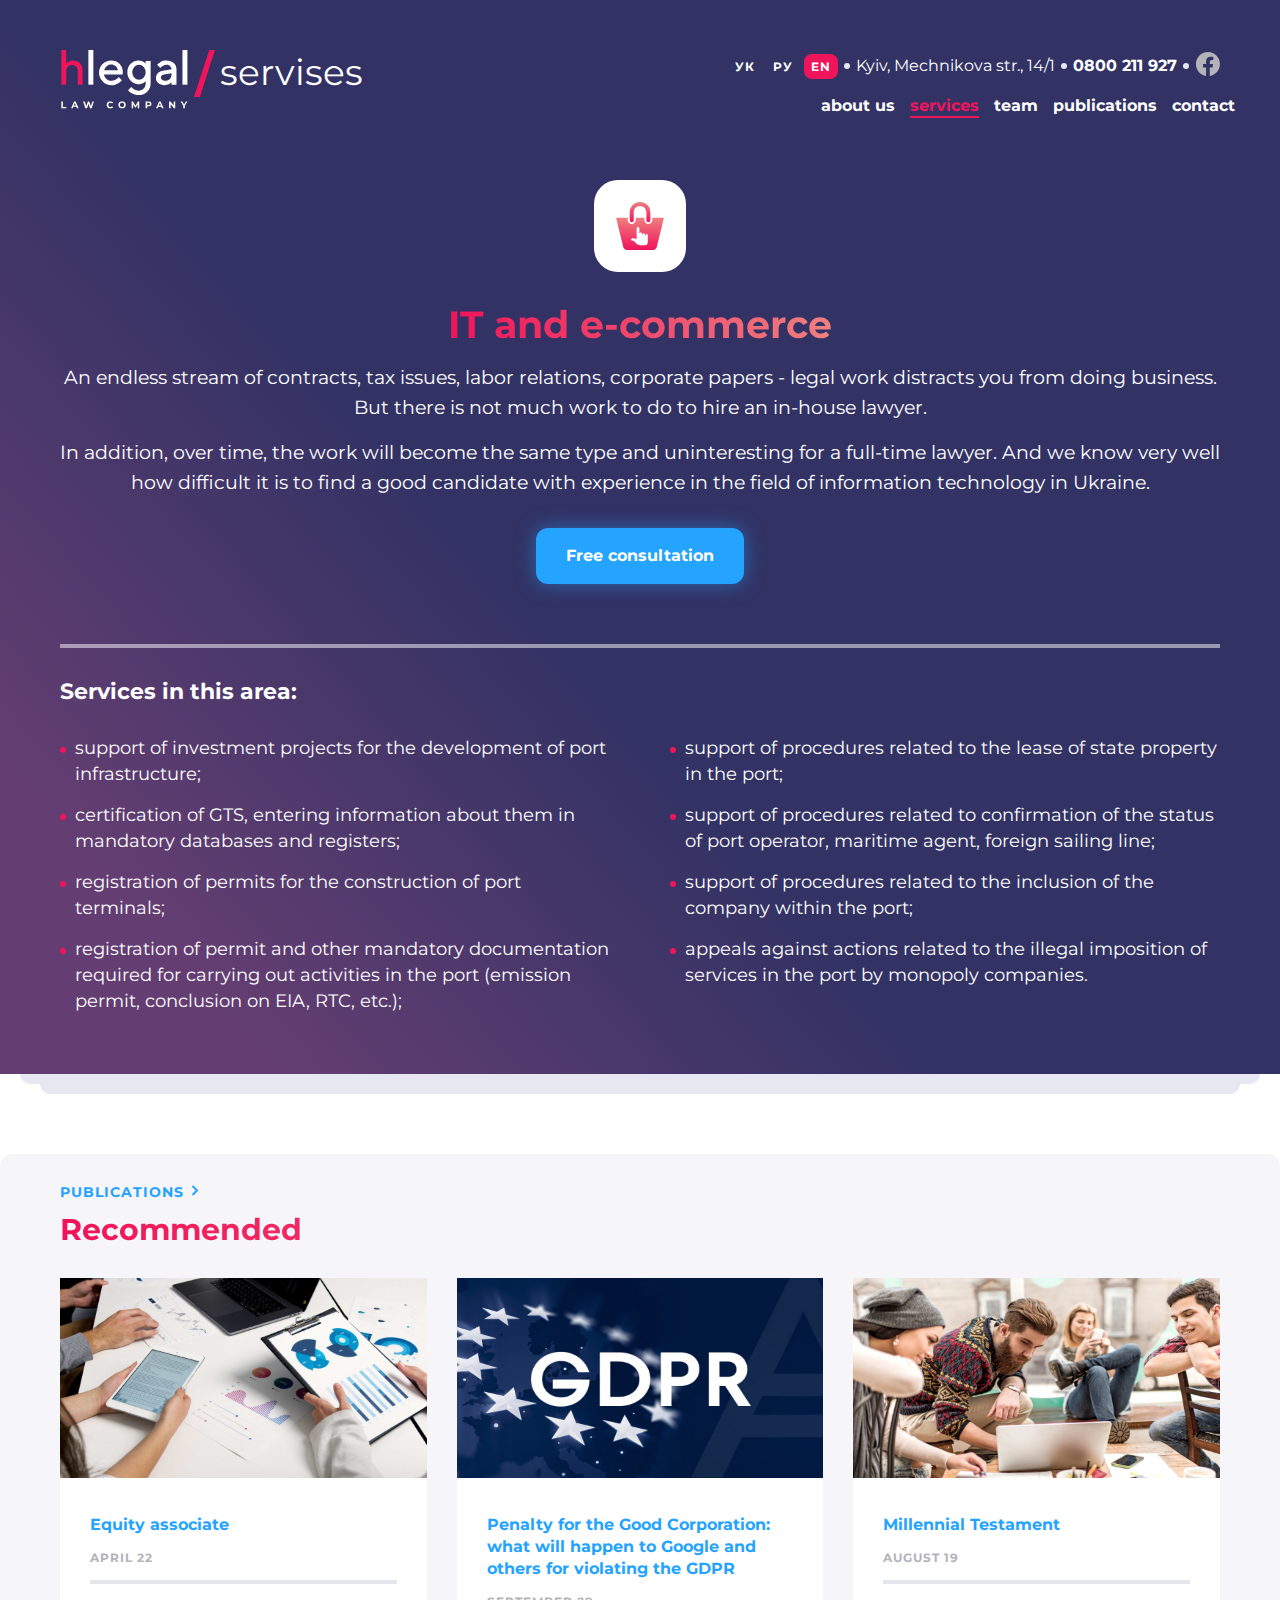
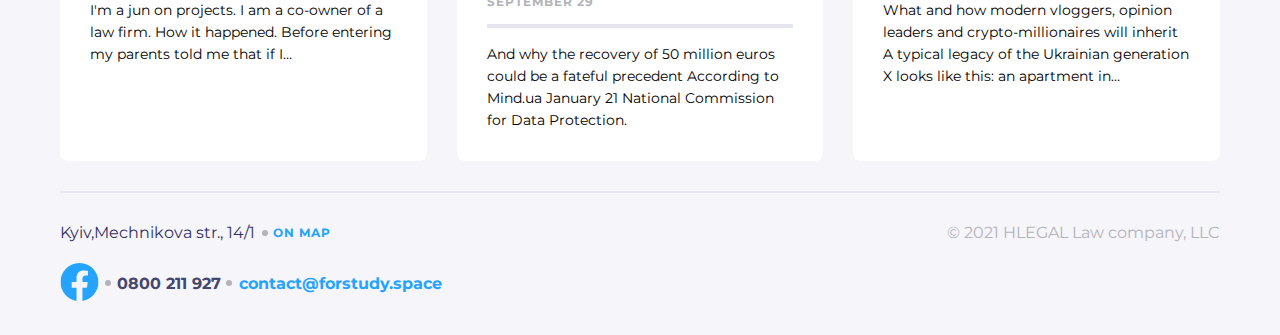
==== app/it-and-e-commerce.html @ 2a556703 "add and done 'It nad e-commerces' page" ====
<!DOCTYPE html>
<html lang="en">

<head>
   <meta charset="UTF-8">
   <meta http-equiv="X-UA-Compatible" content="IE=edge">
   <meta name="viewport" content="width=device-width, initial-scale=1.0">
   <link rel="stylesheet" href="css/style.css">
   <title>IT and e-commerce</title>
</head>

<body class="body">
   <div class="grad-notMain">
      <header class="header">
         <div class="header__top">
            <div class="header__lang">
               <a class="header__lang-item" href="#">ук</a>
               <a class="header__lang-item" href="#">ру</a>
               <a class="header__lang-item en-red" href="#">en</a>
            </div>
            <div class="header__address"><a class="header__address-link"
                  href="https://www.google.com/maps/place/%D1%83%D0%BB.+%D0%9C%D0%B5%D1%87%D0%BD%D0%B8%D0%BA%D0%BE%D0%B2%D0%B0,+14%2F1,+%D0%9A%D0%B8%D0%B5%D0%B2,+02000/@50.4367983,30.5282203,17z/data=!3m1!4b1!4m5!3m4!1s0x40d4cf07295b8e39:0x17b2112e2dc0e7a!8m2!3d50.436795!4d30.532705"
                  target="_blank">Kyiv, Mechnikova str., 14/1</a></div>
            <a class="header__tel" href="tel:+30800211927">0800 211 927</a>
            <a class="header__fb" href="#">
               <svg width="25" height="24" viewBox="0 0 25 24" fill="none" xmlns="http://www.w3.org/2000/svg">
                  <g clip-path="url(#clip0_22721_6686)">
                     <path
                        d="M24.917 12.0733C24.917 5.40541 19.5444 0 12.917 0C6.28957 0 0.916992 5.40541 0.916992 12.0733C0.916992 18.0995 5.30522 23.0943 11.042 24V15.5633H7.99512V12.0733H11.042V9.41343C11.042 6.38755 12.8335 4.71615 15.5746 4.71615C16.8875 4.71615 18.2607 4.95195 18.2607 4.95195V7.92313H16.7476C15.2569 7.92313 14.792 8.85379 14.792 9.80857V12.0733H18.1201L17.5881 15.5633H14.792V24C20.5288 23.0943 24.917 18.0995 24.917 12.0733Z"
                        fill="#B3B3BA" />
                  </g>
                  <defs>
                     <clipPath id="clip0_22721_6686">
                        <rect width="24" height="24" fill="white" transform="translate(0.916992)" />
                     </clipPath>
                  </defs>
               </svg>
            </a>
         </div>
         <div class="logo">
            <a class="logo__link" href="index.html"><svg viewBox="0 0 70 33" fill="none"
                  xmlns="http://www.w3.org/2000/svg">
                  <path
                     d="M2.64358 0H0V19.0926H2.64358V12.0094C2.64358 10.8111 2.94163 9.86583 3.53774 9.20012C4.13384 8.53441 4.95024 8.18824 5.96102 8.18824C6.82926 8.18824 7.55495 8.50778 8.13809 9.12024C8.72123 9.74601 9.01929 10.5315 9.01929 11.4769V19.1059H11.6758V11.4769C11.6758 9.71938 11.1964 8.3347 10.2374 7.29619C9.27846 6.25768 8.02146 5.73843 6.49233 5.73843C6.05173 5.73843 5.61114 5.79168 5.1835 5.91151C4.7429 6.03134 4.39301 6.16448 4.10792 6.31094C3.82283 6.45739 3.5507 6.61717 3.30448 6.80356C3.05826 6.98996 2.8898 7.12311 2.81205 7.20299C2.73429 7.28288 2.6695 7.33613 2.64358 7.37608V0Z"
                     fill="#F0145A" />
                  <path d="M17.5856 0H14.8604V19.0767H17.5856V0Z" fill="white" />
                  <path
                     d="M33.6598 13.4896L33.796 12.127C33.796 10.3011 33.1965 8.77493 31.9701 7.54857C30.7438 6.32221 29.2176 5.72266 27.3917 5.72266C25.5658 5.72266 23.9851 6.37672 22.677 7.68483C21.3689 8.99295 20.7148 10.5463 20.7148 12.3995C20.7148 14.3072 21.3962 15.9423 22.7315 17.305C24.0669 18.6676 25.6748 19.3489 27.528 19.3489C28.2365 19.3489 28.8906 19.2399 29.5446 19.0491C30.1987 18.8311 30.7438 18.6131 31.1253 18.3951C31.5341 18.1498 31.9429 17.8773 32.2971 17.5775C32.6514 17.2777 32.8967 17.0597 33.0057 16.9234C33.1147 16.7872 33.1965 16.7054 33.251 16.6236L31.4796 14.8522L31.0708 15.37C30.7983 15.6971 30.335 16.0241 29.6809 16.3784C28.9996 16.7327 28.291 16.8962 27.528 16.8962C26.4651 16.8962 25.5658 16.5691 24.8027 15.8878C24.0396 15.2065 23.5764 14.4162 23.4401 13.4896H33.6598ZM27.3917 8.03912C28.4 8.03912 29.2176 8.33889 29.8989 8.9112C30.553 9.51075 30.9618 10.2466 31.1253 11.1732H23.5491C23.7944 10.2466 24.2304 9.51075 24.9117 8.9112C25.5658 8.33889 26.4106 8.03912 27.3917 8.03912Z"
                     fill="white" />
                  <path
                     d="M46.3695 18.286C46.3695 19.4852 46.0153 20.4662 45.2794 21.2293C44.5709 21.9651 43.6715 22.3467 42.5542 22.3467C42.0637 22.3467 41.5731 22.2649 41.1098 22.1286C40.6465 21.9924 40.2922 21.8289 39.9925 21.6381C39.6927 21.4473 39.4202 21.2566 39.1476 21.0113C38.9024 20.766 38.7389 20.6025 38.6571 20.5207C38.5753 20.439 38.5208 20.3572 38.4663 20.3027L36.6949 22.0741L36.9129 22.3467C37.0492 22.5374 37.2945 22.7827 37.6215 23.0552C37.9485 23.3005 38.3301 23.573 38.7661 23.8455C39.2021 24.0908 39.7472 24.3088 40.4285 24.4996C41.1098 24.6904 41.8184 24.7994 42.5542 24.7994C44.4074 24.7994 45.9335 24.1726 47.2144 22.919C48.468 21.6381 49.0948 20.112 49.0948 18.2588V5.99518H46.3695V7.3578L45.9062 6.94902C45.6065 6.67649 45.1432 6.40397 44.4891 6.13144C43.8351 5.85892 43.1265 5.72266 42.4179 5.72266C40.7555 5.72266 39.3384 6.34946 38.112 7.63033C36.8857 8.9112 36.2861 10.4373 36.2861 12.2632C36.2861 14.0892 36.8857 15.6153 38.112 16.8962C39.3384 18.177 40.7555 18.8038 42.4179 18.8038C42.8812 18.8038 43.3173 18.7493 43.7806 18.6403C44.2166 18.5041 44.5709 18.3678 44.8707 18.2315C45.1704 18.0953 45.443 17.9318 45.6882 17.741C45.9335 17.5502 46.1243 17.414 46.1788 17.3595L46.3695 17.1687V18.286ZM39.0114 12.2632C39.0114 11.1186 39.3657 10.1648 40.1015 9.37449C40.8373 8.58417 41.7094 8.17538 42.6905 8.17538C43.6715 8.17538 44.5436 8.58417 45.2794 9.37449C45.988 10.1648 46.3695 11.1186 46.3695 12.2632C46.3695 13.4079 45.988 14.3617 45.2794 15.152C44.5436 15.9423 43.6715 16.3511 42.6905 16.3511C41.7094 16.3511 40.8373 15.9423 40.1015 15.152C39.3657 14.3617 39.0114 13.4079 39.0114 12.2632Z"
                     fill="white" />
                  <path
                     d="M63.3195 19.0764V10.6281C63.3195 9.23823 62.8017 8.06637 61.7934 7.13979C60.7851 6.18595 59.4769 5.72266 57.869 5.72266C57.2422 5.72266 56.6154 5.80441 56.0159 5.96793C55.4163 6.1587 54.9258 6.34946 54.5715 6.56748C54.2172 6.7855 53.8629 7.03078 53.5359 7.33055C53.2089 7.60308 53.0181 7.79384 52.9091 7.90285C52.8273 8.01186 52.7456 8.09362 52.6911 8.17538L54.4625 9.94679L54.8168 9.4835C55.0348 9.18372 55.4163 8.9112 55.9886 8.61142C56.5609 8.31164 57.1877 8.17538 57.869 8.17538C58.6594 8.17538 59.3134 8.42065 59.8312 8.88394C60.349 9.34724 60.5943 9.94679 60.5943 10.6281L55.8251 11.4457C54.6533 11.6364 53.6994 12.0997 53.0454 12.8356C52.364 13.5714 52.0098 14.4707 52.0098 15.5335C52.0098 16.5419 52.4458 17.414 53.3179 18.177C54.2172 18.9674 55.3073 19.3489 56.6427 19.3489C57.106 19.3489 57.542 19.2944 57.9781 19.1581C58.4413 19.0491 58.7956 18.9129 59.0954 18.7766C59.3952 18.6403 59.6677 18.4768 59.913 18.286C60.1582 18.0953 60.3218 17.959 60.4308 17.9045C60.5125 17.8228 60.567 17.741 60.5943 17.7137V19.0764H63.3195ZM57.0515 16.8962C56.3429 16.8962 55.7706 16.7327 55.3618 16.4056C54.9258 16.0786 54.735 15.6971 54.735 15.261C54.735 14.7977 54.8713 14.3889 55.1711 14.0892C55.4708 13.7894 55.8796 13.5714 56.3702 13.4896L60.5943 12.8083V13.0808C60.5943 14.3072 60.2945 15.2338 59.6677 15.9151C59.0409 16.5691 58.1688 16.8962 57.0515 16.8962Z"
                     fill="white" />
                  <path d="M69.3337 0H66.6084V19.0767H69.3337V0Z" fill="white" />
                  <path d="M0 28.3308H0.852878V31.3211H2.70078V32.016H0V28.3308Z" fill="white" />
                  <path
                     d="M8.26752 31.2263H6.5565L6.23009 32.016H5.35615L6.99873 28.3308H7.84108L9.48893 32.016H8.59393L8.26752 31.2263ZM7.99902 30.5788L7.41464 29.1678L6.83026 30.5788H7.99902Z"
                     fill="white" />
                  <path
                     d="M17.8731 28.3308L16.6675 32.016H15.7515L14.9407 29.5206L14.1036 32.016H13.1928L11.982 28.3308H12.8664L13.6982 30.921L14.5669 28.3308H15.3566L16.199 30.942L17.0571 28.3308H17.8731Z"
                     fill="white" />
                  <path
                     d="M26.9457 32.0792C26.5702 32.0792 26.2297 31.9985 25.9244 31.837C25.6225 31.6721 25.3838 31.4457 25.2084 31.1579C25.0364 30.8666 24.9504 30.5384 24.9504 30.1734C24.9504 29.8084 25.0364 29.482 25.2084 29.1942C25.3838 28.9028 25.6225 28.6765 25.9244 28.515C26.2297 28.3501 26.5719 28.2676 26.951 28.2676C27.2704 28.2676 27.5582 28.3237 27.8144 28.436C28.0741 28.5484 28.2917 28.7098 28.4672 28.9204L27.9197 29.4258C27.6705 29.138 27.3616 28.9941 26.9931 28.9941C26.7649 28.9941 26.5614 29.045 26.3824 29.1468C26.2034 29.2451 26.063 29.3837 25.9612 29.5627C25.8629 29.7417 25.8138 29.9453 25.8138 30.1734C25.8138 30.4015 25.8629 30.6051 25.9612 30.7841C26.063 30.9631 26.2034 31.1035 26.3824 31.2053C26.5614 31.3035 26.7649 31.3527 26.9931 31.3527C27.3616 31.3527 27.6705 31.207 27.9197 30.9157L28.4672 31.4211C28.2917 31.6352 28.0741 31.7984 27.8144 31.9107C27.5547 32.0231 27.2651 32.0792 26.9457 32.0792Z"
                     fill="white" />
                  <path
                     d="M33.3831 32.0792C33.0005 32.0792 32.6548 31.9967 32.3459 31.8318C32.0406 31.6668 31.8002 31.4404 31.6247 31.1526C31.4527 30.8613 31.3667 30.5349 31.3667 30.1734C31.3667 29.8119 31.4527 29.4872 31.6247 29.1994C31.8002 28.9081 32.0406 28.68 32.3459 28.515C32.6548 28.3501 33.0005 28.2676 33.3831 28.2676C33.7657 28.2676 34.1096 28.3501 34.415 28.515C34.7203 28.68 34.9607 28.9081 35.1362 29.1994C35.3117 29.4872 35.3995 29.8119 35.3995 30.1734C35.3995 30.5349 35.3117 30.8613 35.1362 31.1526C34.9607 31.4404 34.7203 31.6668 34.415 31.8318C34.1096 31.9967 33.7657 32.0792 33.3831 32.0792ZM33.3831 31.3527C33.6007 31.3527 33.7972 31.3035 33.9727 31.2053C34.1482 31.1035 34.2851 30.9631 34.3834 30.7841C34.4852 30.6051 34.5361 30.4015 34.5361 30.1734C34.5361 29.9453 34.4852 29.7417 34.3834 29.5627C34.2851 29.3837 34.1482 29.2451 33.9727 29.1468C33.7972 29.045 33.6007 28.9941 33.3831 28.9941C33.1655 28.9941 32.9689 29.045 32.7934 29.1468C32.618 29.2451 32.4793 29.3837 32.3775 29.5627C32.2793 29.7417 32.2301 29.9453 32.2301 30.1734C32.2301 30.4015 32.2793 30.6051 32.3775 30.7841C32.4793 30.9631 32.618 31.1035 32.7934 31.2053C32.9689 31.3035 33.1655 31.3527 33.3831 31.3527Z"
                     fill="white" />
                  <path
                     d="M42.0264 32.016L42.0211 29.8049L40.9366 31.6264H40.5523L39.473 29.8522V32.016H38.6728V28.3308H39.3782L40.7576 30.6209L42.1159 28.3308H42.8161L42.8266 32.016H42.0264Z"
                     fill="white" />
                  <path
                     d="M47.9285 28.3308C48.2549 28.3308 48.5374 28.3852 48.7761 28.494C49.0183 28.6028 49.2043 28.7572 49.3342 28.9573C49.464 29.1573 49.529 29.3942 49.529 29.668C49.529 29.9382 49.464 30.1751 49.3342 30.3787C49.2043 30.5788 49.0183 30.7332 48.7761 30.842C48.5374 30.9473 48.2549 30.9999 47.9285 30.9999H47.1862V32.016H46.3333V28.3308H47.9285ZM47.8811 30.305C48.1373 30.305 48.3321 30.2506 48.4655 30.1418C48.5989 30.0295 48.6656 29.8716 48.6656 29.668C48.6656 29.4609 48.5989 29.303 48.4655 29.1942C48.3321 29.0818 48.1373 29.0257 47.8811 29.0257H47.1862V30.305H47.8811Z"
                     fill="white" />
                  <path
                     d="M55.0121 31.2263H53.3011L52.9747 32.016H52.1008L53.7433 28.3308H54.5857L56.2335 32.016H55.3385L55.0121 31.2263ZM54.7436 30.5788L54.1592 29.1678L53.5749 30.5788H54.7436Z"
                     fill="white" />
                  <path
                     d="M62.6281 28.3308V32.016H61.9279L60.0906 29.7785V32.016H59.2482V28.3308H59.9537L61.7858 30.5682V28.3308H62.6281Z"
                     fill="white" />
                  <path
                     d="M67.9013 30.7104V32.016H67.0485V30.6999L65.6217 28.3308H66.5273L67.5117 29.9681L68.4963 28.3308H69.3333L67.9013 30.7104Z"
                     fill="white" />
               </svg></a>
            <div class="near-logo">servises</div>
         </div>
         <div class="menu">
            <button class="menu__btn" type="button"></button>
            <ul class="menu__list">
               <li><a class="menu__item" href="#">about us</a></li>
               <li><a class="menu__item active" href="services.html">services</a></li>
               <li><a class="menu__item" href="#">team</a></li>
               <li><a class="menu__item" href="#">publications</a></li>
               <li><a class="menu__item" href="#">contact</a></li>
            </ul>
         </div>
      </header>
      <div class="container container__e-commerce">
         <section class="advantage__card e-commerce-card">
            <a class="advantage__card-link" href="it-and-e-commerce.html"><svg width="64" height="64"
                  viewBox="0 0 64 64" fill="none" xmlns="http://www.w3.org/2000/svg">
                  <path
                     d="M23.7339 28.125C24.8379 28.125 25.7339 27.229 25.7339 26.125V18.325C25.7339 14.838 28.5709 12 32.0579 12C35.5449 12 38.3829 14.838 38.3829 18.325V26.125C38.3829 27.229 39.2779 28.125 40.3829 28.125C41.4869 28.125 42.3829 27.229 42.3829 26.125V18.325C42.3839 12.632 37.7519 8 32.0579 8C26.3659 8 21.7339 12.632 21.7339 18.325V26.125C21.7339 27.229 22.6299 28.125 23.7339 28.125Z"
                     fill="url(#paint0_linear_22728_12613)" />
                  <path
                     d="M55 23.6309H44.384V26.1249C44.384 28.3309 42.59 30.1249 40.384 30.1249C38.178 30.1249 36.384 28.3309 36.384 26.1249V23.6309H27.735V26.1249C27.735 28.3309 25.941 30.1249 23.735 30.1249C21.529 30.1249 19.735 28.3309 19.735 26.1249V23.6309H8.99997C8.44797 23.6309 8.10697 24.0659 8.23797 24.6019L15.236 53.0989C15.658 54.7009 17.344 55.9999 19 55.9999H45C46.658 55.9999 48.342 54.7009 48.766 53.0989L55.762 24.6019C55.893 24.0649 55.553 23.6309 55 23.6309Z"
                     fill="url(#paint1_linear_22728_12613)" />
                  <path
                     d="M28.6001 34.4C28.6001 33.6265 29.2266 33 30.0001 33C30.7736 33 31.4001 33.6265 31.4001 34.4V41.35L31.4001 40C31.4001 39.2265 32.0266 38.6 32.8001 38.6C33.5736 38.6 34.2001 39.2265 34.2001 40V41.6764C34.2127 40.9141 34.8346 39.3 35.6 39.3C36.3731 39.3 36.9999 39.9268 37 40.7C37 40.7 37.0411 41.7411 37.1332 41.8033C37.3572 41.3285 37.8402 40 38.4 40C39.1732 40 39.8 40.6268 39.8 41.4V48.4C39.8 49.9463 38.5463 51.2 37 51.2H32.3198C30.8344 51.2 29.4099 50.6099 28.3599 49.5599L26.15 47.35L23 45.9402C23.0051 44.6033 24.0526 44.2 25.1 44.2C26.0023 44.2 26.8136 44.3407 28.6 45.25L28.6001 34.4Z"
                     fill="white" />
                  <defs>
                     <linearGradient id="paint0_linear_22728_12613" x1="32.0584" y1="8" x2="32.0584" y2="28.125"
                        gradientUnits="userSpaceOnUse">
                        <stop stop-color="#EF8080" />
                        <stop offset="1" stop-color="#F0145A" />
                     </linearGradient>
                     <linearGradient id="paint1_linear_22728_12613" x1="32" y1="23.6309" x2="32" y2="55.9999"
                        gradientUnits="userSpaceOnUse">
                        <stop stop-color="#EF8080" />
                        <stop offset="1" stop-color="#F0145A" />
                     </linearGradient>
                  </defs>
               </svg></a>
            <h3><a class="advantage__card-header gradientRedTextColor e-commerce-card__header"
                  href="it-and-e-commerce.html">IT and
                  e-commerce</a></h3>
            <p class="advantage__card-text e-commerce-card__text">An endless stream of contracts, tax issues, labor
               relations, corporate
               papers - legal work distracts
               you from doing business. But there is not much work to do to hire an in-house lawyer.</p>
            <p class="advantage__card-text e-commerce-card__text">In addition, over time, the work will become the same
               type and uninteresting
               for a full-time lawyer. And we know very well how difficult it is to find a good candidate with
               experience in the field of information technology in Ukraine.</p>
            <button type="button" class="btn-blue">Free consultation</button>
         </section>
         <section class="area">
            <h2 class="area__title">Services in this area:</h2>
            <div class="area__text">
               <div class="area__text-wrap-01">
                  <p class="area__text-item">support of investment projects for the development of port infrastructure;
                  </p>
                  <p class="area__text-item">certification of GTS, entering information about them in mandatory
                     databases
                     and registers;</p>
                  <p class="area__text-item">registration of permits for the construction of port terminals;</p>
                  <p class="area__text-item">registration of permit and other mandatory documentation required for
                     carrying
                     out activities in the port (emission permit, conclusion on EIA, RTC, etc.);</p>
               </div>
               <div class="area__text-wrap-02">
                  <p class="area__text-item">support of procedures related to the lease of state property in the port;
                  </p>
                  <p class="area__text-item">support of procedures related to confirmation of the status of port
                     operator,
                     maritime agent, foreign sailing line;</p>
                  <p class="area__text-item">support of procedures related to the inclusion of the company within the
                     port;
                  </p>
                  <p class="area__text-item">appeals against actions related to the illegal imposition of services in
                     the
                     port by monopoly companies.</p>
               </div>
            </div>
         </section>
      </div>
   </div>
   <section class="publications border-radius-top">
      <div class="container">
         <a class="publications__link title-link" href="#">Publications</a>
         <h2 class="publications__title gradientRedTextColor">Recommended</h2>
         <div class="publications__card-wrap">
            <div class="publications__card">
               <div class="publications__card-img">
                  <img class="publications__card-img-item" src="img/main/publications-01.jpg" alt="img">
               </div>
               <div class="publications__card-description">
                  <h3><a class="publications__card-description-title" href="#">Equity associate</a></h3>
                  <p class="publications__card-description-date">April 22</p>
                  <p class="publications__card-description-text">I'm a jun on projects. I am a co-owner of a law firm.
                     How
                     it happened. Before entering my parents told
                     me that if I…</p>
               </div>
            </div>

            <div class="publications__card">
               <div class="publications__card-img">
                  <img class="publications__card-img-item" src="img/main/publications-02.jpg" alt="img">
               </div>
               <div class="publications__card-description">
                  <h3><a class="publications__card-description-title" href="#">Penalty for the Good Corporation: what
                        will happen to
                        Google and others for violating the GDPR</a></h3>
                  <p class="publications__card-description-date">September 29</p>
                  <p class="publications__card-description-text">And why the recovery of 50 million euros could be a
                     fateful precedent According to Mind.ua January 21 National Commission for Data Protection.</p>
               </div>
            </div>

            <div class="publications__card publications__card-tabletSd">
               <div class="publications__card-img">
                  <img class="publications__card-img-item" src="img/main/publications-03.jpg" alt="img">
               </div>
               <div class="publications__card-description">
                  <h3><a class="publications__card-description-title" href="#">Millennial Testament</a></h3>
                  <p class="publications__card-description-date">August 19</p>
                  <p class="publications__card-description-text">What and how modern vloggers, opinion leaders and
                     crypto-millionaires will inherit A typical legacy of the Ukrainian generation X looks like this: an
                     apartment in…</p>
               </div>
            </div>
         </div>
      </div>
   </section>
   <footer class="footer">
      <div class="container">
         <div class="footer__wrap">
            <div class="footer__adress">
               <a class="footer__adress-link"
                  href="https://www.google.com/maps/place/%D1%83%D0%BB.+%D0%9C%D0%B5%D1%87%D0%BD%D0%B8%D0%BA%D0%BE%D0%B2%D0%B0,+14%2F1,+%D0%9A%D0%B8%D0%B5%D0%B2,+02000/@50.4367983,30.5282203,17z/data=!3m1!4b1!4m5!3m4!1s0x40d4cf07295b8e39:0x17b2112e2dc0e7a!8m2!3d50.436795!4d30.532705"
                  target="_blank">
                  Kyiv,Mechnikova str., 14/1</a>
               <a class="footer__adress-onmap"
                  href="https://www.google.com/maps/place/%D1%83%D0%BB.+%D0%9C%D0%B5%D1%87%D0%BD%D0%B8%D0%BA%D0%BE%D0%B2%D0%B0,+14%2F1,+%D0%9A%D0%B8%D0%B5%D0%B2,+02000/@50.4367983,30.5282203,17z/data=!3m1!4b1!4m5!3m4!1s0x40d4cf07295b8e39:0x17b2112e2dc0e7a!8m2!3d50.436795!4d30.532705"
                  target="_blank">On map</a>
            </div>
            <div class="footer__social">
               <a class="footer__social-fb" href="#"><svg width="39" height="38" viewBox="0 0 39 38" fill="none"
                     xmlns="http://www.w3.org/2000/svg">
                     <g clip-path="url(#clip0_29173_322)">
                        <path
                           d="M38.5 19.1161C38.5 8.55857 29.9934 0 19.5 0C9.00658 0 0.5 8.55857 0.5 19.1161C0.5 28.6575 7.44803 36.5659 16.5312 38V24.6419H11.707V19.1161H16.5312V14.9046C16.5312 10.1136 19.3678 7.46723 23.7078 7.46723C25.7866 7.46723 27.9609 7.84059 27.9609 7.84059V12.545H25.5651C23.2048 12.545 22.4688 14.0185 22.4688 15.5302V19.1161H27.7383L26.8959 24.6419H22.4688V38C31.552 36.5659 38.5 28.6575 38.5 19.1161Z"
                           fill="#24A3FF" />
                     </g>
                     <defs>
                        <clipPath id="clip0_29173_322">
                           <rect width="38" height="38" fill="white" transform="translate(0.5)" />
                        </clipPath>
                     </defs>
                  </svg></a>
               <a class="footer__social-tell" href="tel:+30800211927">0800 211 927</a>
               <a class="footer__social-email" href="mailto:contact@forstudy.space">contact@forstudy.space</a>
            </div>
            <p class="footer__copyright">© 2021 HLEGAL Law company, LLC</p>
         </div>
      </div>
   </footer>
</body>

</html>
---- app/css/style.css ----
@font-face {
  font-family: 'Montserrat';
  src: url("../fonts/Montserrat-Regular.woff2") format("woff2"), url("../fonts/Montserrat-Regular.woff") format("woff");
  font-weight: 400;
  font-style: normal;
}

@font-face {
  font-family: 'Montserrat';
  src: url("../fonts/Montserrat-Bold.woff2") format("woff2"), url("../fonts/Montserrat-Bold.woff") format("woff");
  font-weight: 700;
  font-style: normal;
}

/*! normalize.css v8.0.1 | MIT License | github.com/necolas/normalize.css */
/* Document
   ========================================================================== */
/**
 * 1. Correct the line height in all browsers.
 * 2. Prevent adjustments of font size after orientation changes in iOS.
 */
html {
  line-height: 1.15;
  /* 1 */
  -webkit-text-size-adjust: 100%;
  /* 2 */
}

/* Sections
    ========================================================================== */
/**
  * Remove the margin in all browsers.
  */
body {
  margin: 0;
}

/**
  * Render the `main` element consistently in IE.
  */
main {
  display: block;
}

/**
  * Correct the font size and margin on `h1` elements within `section` and
  * `article` contexts in Chrome, Firefox, and Safari.
  */
h1 {
  font-size: 2em;
  margin: 0.67em 0;
}

/* Grouping content
    ========================================================================== */
/**
  * 1. Add the correct box sizing in Firefox.
  * 2. Show the overflow in Edge and IE.
  */
hr {
  -webkit-box-sizing: content-box;
          box-sizing: content-box;
  /* 1 */
  height: 0;
  /* 1 */
  overflow: visible;
  /* 2 */
}

/**
  * 1. Correct the inheritance and scaling of font size in all browsers.
  * 2. Correct the odd `em` font sizing in all browsers.
  */
pre {
  font-family: monospace, monospace;
  /* 1 */
  font-size: 1em;
  /* 2 */
}

/* Text-level semantics
    ========================================================================== */
/**
  * Remove the gray background on active links in IE 10.
  */
a {
  background-color: transparent;
}

/**
  * 1. Remove the bottom border in Chrome 57-
  * 2. Add the correct text decoration in Chrome, Edge, IE, Opera, and Safari.
  */
abbr[title] {
  border-bottom: none;
  /* 1 */
  text-decoration: underline;
  /* 2 */
  -webkit-text-decoration: underline dotted;
          text-decoration: underline dotted;
  /* 2 */
}

/**
  * Add the correct font weight in Chrome, Edge, and Safari.
  */
b,
strong {
  font-weight: bolder;
}

/**
  * 1. Correct the inheritance and scaling of font size in all browsers.
  * 2. Correct the odd `em` font sizing in all browsers.
  */
code,
kbd,
samp {
  font-family: monospace, monospace;
  /* 1 */
  font-size: 1em;
  /* 2 */
}

/**
  * Add the correct font size in all browsers.
  */
small {
  font-size: 80%;
}

/**
  * Prevent `sub` and `sup` elements from affecting the line height in
  * all browsers.
  */
sub,
sup {
  font-size: 75%;
  line-height: 0;
  position: relative;
  vertical-align: baseline;
}

sub {
  bottom: -0.25em;
}

sup {
  top: -0.5em;
}

/* Embedded content
    ========================================================================== */
/**
  * Remove the border on images inside links in IE 10.
  */
img {
  border-style: none;
}

/* Forms
    ========================================================================== */
/**
  * 1. Change the font styles in all browsers.
  * 2. Remove the margin in Firefox and Safari.
  */
button,
input,
optgroup,
select,
textarea {
  font-family: inherit;
  /* 1 */
  font-size: 100%;
  /* 1 */
  line-height: 1.15;
  /* 1 */
  margin: 0;
  /* 2 */
}

/**
  * Show the overflow in IE.
  * 1. Show the overflow in Edge.
  */
button,
input {
  /* 1 */
  overflow: visible;
}

/**
  * Remove the inheritance of text transform in Edge, Firefox, and IE.
  * 1. Remove the inheritance of text transform in Firefox.
  */
button,
select {
  /* 1 */
  text-transform: none;
}

/**
  * Correct the inability to style clickable types in iOS and Safari.
  */
button,
[type="button"],
[type="reset"],
[type="submit"] {
  -webkit-appearance: button;
}

/**
  * Remove the inner border and padding in Firefox.
  */
button::-moz-focus-inner,
[type="button"]::-moz-focus-inner,
[type="reset"]::-moz-focus-inner,
[type="submit"]::-moz-focus-inner {
  border-style: none;
  padding: 0;
}

/**
  * Restore the focus styles unset by the previous rule.
  */
button:-moz-focusring,
[type="button"]:-moz-focusring,
[type="reset"]:-moz-focusring,
[type="submit"]:-moz-focusring {
  outline: 1px dotted ButtonText;
}

/**
  * Correct the padding in Firefox.
  */
fieldset {
  padding: 0.35em 0.75em 0.625em;
}

/**
  * 1. Correct the text wrapping in Edge and IE.
  * 2. Correct the color inheritance from `fieldset` elements in IE.
  * 3. Remove the padding so developers are not caught out when they zero out
  *    `fieldset` elements in all browsers.
  */
legend {
  -webkit-box-sizing: border-box;
          box-sizing: border-box;
  /* 1 */
  color: inherit;
  /* 2 */
  display: table;
  /* 1 */
  max-width: 100%;
  /* 1 */
  padding: 0;
  /* 3 */
  white-space: normal;
  /* 1 */
}

/**
  * Add the correct vertical alignment in Chrome, Firefox, and Opera.
  */
progress {
  vertical-align: baseline;
}

/**
  * Remove the default vertical scrollbar in IE 10+.
  */
textarea {
  overflow: auto;
}

/**
  * 1. Add the correct box sizing in IE 10.
  * 2. Remove the padding in IE 10.
  */
[type="checkbox"],
[type="radio"] {
  -webkit-box-sizing: border-box;
          box-sizing: border-box;
  /* 1 */
  padding: 0;
  /* 2 */
}

/**
  * Correct the cursor style of increment and decrement buttons in Chrome.
  */
[type="number"]::-webkit-inner-spin-button,
[type="number"]::-webkit-outer-spin-button {
  height: auto;
}

/**
  * 1. Correct the odd appearance in Chrome and Safari.
  * 2. Correct the outline style in Safari.
  */
[type="search"] {
  -webkit-appearance: textfield;
  /* 1 */
  outline-offset: -2px;
  /* 2 */
}

/**
  * Remove the inner padding in Chrome and Safari on macOS.
  */
[type="search"]::-webkit-search-decoration {
  -webkit-appearance: none;
}

/**
  * 1. Correct the inability to style clickable types in iOS and Safari.
  * 2. Change font properties to `inherit` in Safari.
  */
::-webkit-file-upload-button {
  -webkit-appearance: button;
  /* 1 */
  font: inherit;
  /* 2 */
}

/* Interactive
    ========================================================================== */
/*
  * Add the correct display in Edge, IE 10+, and Firefox.
  */
details {
  display: block;
}

/*
  * Add the correct display in all browsers.
  */
summary {
  display: list-item;
}

/* Misc
    ========================================================================== */
/**
  * Add the correct display in IE 10+.
  */
template {
  display: none;
}

/**
  * Add the correct display in IE 10.
  */
[hidden] {
  display: none;
}

* {
  -webkit-box-sizing: border-box;
          box-sizing: border-box;
  padding: 0;
  margin: 0;
  border: 0;
}

.body {
  font-family: 'Montserrat', 'Arial', sans-serif;
  font-weight: 400;
  font-style: normal;
  min-width: 320px;
}

.container {
  min-width: 320px;
  max-width: 1440px;
  padding: 0 30px;
  margin: 0 auto;
}

@media screen and (min-width: 767px) {
  .container {
    padding: 0 60px;
  }
}

@media screen and (min-width: 1440px) {
  .container__e-commerce {
    max-width: 1080px;
    padding: 0;
  }
}

a {
  text-decoration: none;
}

ul {
  margin: 0;
  padding: 0;
}

li {
  list-style-type: none;
}

.gradientRedTextColor {
  background-image: linear-gradient(90.13deg, #F0145A 0.84%, #EF8080 99.96%);
  -webkit-background-clip: text;
  -webkit-text-fill-color: transparent;
}

.title-link {
  font-weight: 700;
  font-size: 14px;
  line-height: 17px;
  letter-spacing: 1px;
  text-transform: uppercase;
  color: #24A3FF;
  display: -webkit-inline-box;
  display: -ms-inline-flexbox;
  display: inline-flex;
  vertical-align: auto;
  padding-bottom: 10px;
}

.title-link:hover {
  opacity: 0.6;
}

.title-link::after {
  content: '';
  width: 12px;
  height: 12px;
  background: url(../img/main/advantage-arrow.svg);
  background-repeat: no-repeat;
  margin-left: 5px;
}

.grad {
  background: url(../img/main/bg-h_mobile.png) no-repeat center top, linear-gradient(228.57deg, #323264 11.93%, #323264 57.17%, #643E72 87.46%);
  border-radius: 0px 0px 12px 12px;
  background-size: 523px 600px, cover;
}

@media screen and (min-width: 767px) {
  .grad {
    background: url(../img/main/bg-h_tablet_sd.png) no-repeat center top, linear-gradient(228.57deg, #323264 11.93%, #323264 57.17%, #643E72 87.46%);
    border-radius: 0px 0px 12px 12px;
    background-size: 893px 1024px, cover;
  }
}

@media screen and (min-width: 1024px) {
  .grad {
    background: url(../img/main/bg-h_tablet_hd.png) no-repeat center top, linear-gradient(228.57deg, #323264 11.93%, #323264 57.17%, #643E72 87.46%);
    border-radius: 0px 0px 12px 12px;
    background-size: 670px 768px, cover;
  }
}

.header {
  display: grid;
  grid-template-columns: 1fr, -webkit-min-content;
  grid-template-columns: 1fr, min-content;
  grid-template-rows: repeat(2, -webkit-min-content);
  grid-template-rows: repeat(2, min-content);
}

.header__top {
  background: rgba(245, 245, 250, 0.2);
  padding: 12px 15px;
  grid-column: span 2;
  display: -webkit-box;
  display: -ms-flexbox;
  display: flex;
  -webkit-box-pack: justify;
      -ms-flex-pack: justify;
          justify-content: space-between;
}

.header__lang-item {
  font-weight: 700;
  font-size: 12px;
  line-height: 15px;
  text-align: center;
  text-transform: uppercase;
  letter-spacing: 1px;
  color: #FFFFFF;
  padding: 5px 7px;
  border-radius: 8px;
  background-color: transparent;
}

.header__lang-item:hover {
  background: rgba(255, 255, 255, 0.2);
}

.header__address {
  display: inline-block;
  vertical-align: middle;
  position: relative;
  padding: 0 18px;
  display: none;
}

.header__address-link {
  font-size: 16px;
  line-height: 20px;
  color: #FFFFFF;
}

.header__address-link:hover {
  opacity: 0.6;
}

.header__address::before {
  content: '';
  width: 6px;
  height: 6px;
  background: #E6E6F0;
  border-radius: 50%;
  position: absolute;
  top: 35%;
  left: 6px;
}

.header__address::after {
  content: '';
  width: 6px;
  height: 6px;
  background: #E6E6F0;
  border-radius: 50%;
  position: absolute;
  top: 35%;
  right: 6px;
}

.header__tel {
  font-weight: 700;
  font-size: 16px;
  line-height: 20px;
  color: #FFFFFF;
  position: relative;
}

.header__tel:hover {
  color: #F0145A;
}

.header__tel::after {
  content: '';
  width: 6px;
  height: 6px;
  background: #E6E6F0;
  border-radius: 50%;
  position: absolute;
  top: 35%;
  right: 6px;
  display: none;
}

.header__fb {
  display: none;
}

@media screen and (min-width: 767px) {
  .header {
    grid-template-rows: repeat(3, -webkit-min-content);
    grid-template-rows: repeat(3, min-content);
  }
  .header__top {
    background: transparent;
    -webkit-box-pack: start;
        -ms-flex-pack: start;
            justify-content: flex-start;
    -webkit-box-align: center;
        -ms-flex-align: center;
            align-items: center;
    padding-left: 60px;
    padding-top: 50px;
  }
  .header__address {
    display: block;
  }
  .header__tel {
    padding-right: 18px;
  }
  .header__tel::after {
    display: block;
  }
  .header__fb {
    display: block;
  }
  .header__fb:hover path {
    fill: #F0145A;
  }
}

@media screen and (min-width: 1024px) {
  .header {
    grid-template-columns: 1fr 2fr;
    grid-template-rows: repeat(2, -webkit-min-content);
    grid-template-rows: repeat(2, min-content);
  }
  .header__top {
    grid-column: 2/-1;
    grid-row: 1/2;
    justify-self: end;
    padding-right: 60px;
  }
}

@media screen and (min-width: 1440px) {
  .header {
    max-width: 1320px;
    margin: 0 auto;
  }
  .header__top {
    padding-right: 0;
  }
}

.menu {
  justify-self: end;
  -ms-flex-item-align: center;
      align-self: center;
}

.menu__btn {
  width: 32px;
  height: 32px;
  cursor: pointer;
  border: none;
  background-color: transparent;
  position: relative;
  margin-right: 15px;
}

.menu__btn::after {
  content: '';
  width: 18px;
  height: 2px;
  background-color: #FFFFFF;
  position: absolute;
  top: 10px;
  left: 7px;
  -webkit-box-shadow: 0 6px 0 0 #FFFFFF, 0 12px 0 0 #FFFFFF;
          box-shadow: 0 6px 0 0 #FFFFFF, 0 12px 0 0 #FFFFFF;
}

.menu__btn:hover {
  opacity: 0.7;
}

.menu__btn:focus {
  background: #E6E6F0;
  border-radius: 8px;
}

.menu__item {
  font-weight: 700;
  font-size: 16px;
  line-height: 20px;
  color: #FFFFFF;
  display: none;
  border-bottom: 2px solid transparent;
}

.menu__item:hover {
  border-color: #FFFFFF;
}

.menu__item.active {
  border-color: #F0145A;
}

@media screen and (min-width: 767px) {
  .menu {
    justify-self: start;
  }
  .menu__btn {
    display: none;
  }
  .menu__list {
    display: -webkit-inline-box;
    display: -ms-inline-flexbox;
    display: inline-flex;
    vertical-align: top;
    padding-left: 60px;
  }
  .menu__item {
    display: block;
    margin-left: 15px;
  }
}

@media screen and (min-width: 1024px) {
  .menu {
    grid-column-start: 2;
    grid-column-end: -1;
    grid-row-start: 2;
    grid-row-end: 3;
    justify-self: end;
    padding-right: 45px;
  }
}

@media screen and (min-width: 1440px) {
  .menu {
    padding-right: 0;
  }
  .menu__item {
    padding-right: 0;
  }
}

.logo {
  display: -webkit-box;
  display: -ms-flexbox;
  display: flex;
  -webkit-box-align: stretch;
      -ms-flex-align: stretch;
          align-items: stretch;
  padding: 15px 0 10px 15px;
}

.logo__link svg {
  width: 70px;
  height: 33px;
}

@media screen and (min-width: 767px) {
  .logo {
    grid-column: span 2;
    padding-left: 60px;
    padding-bottom: 30px;
  }
  .logo__link svg {
    width: 130px;
    height: 60px;
  }
  .logo__link:hover svg {
    opacity: 0.6;
  }
}

@media screen and (min-width: 1024px) {
  .logo {
    grid-column: auto;
    grid-row: span 2;
    padding-top: 50px;
    padding-bottom: 6px;
  }
}

@media screen and (min-width: 1440px) {
  .logo {
    padding-left: 0;
  }
}

.legal__title {
  font-weight: 700;
  font-size: 38px;
  line-height: 46px;
  text-align: center;
  color: #FFFFFF;
  padding-top: 130px;
  margin: 0;
}

.legal__btn {
  background-image: url(../img/main/scroll.svg);
  background-color: transparent;
  background-repeat: no-repeat;
  cursor: pointer;
  width: 42px;
  height: 42px;
  display: block;
  margin: 0 auto;
  margin-bottom: 60px;
  margin-top: 160px;
}

.legal__btn:hover {
  background-image: url(../img/main/scroll_hover.svg);
}

@media screen and (min-width: 767px) {
  .legal__title {
    padding-top: 270px;
  }
  .legal__btn {
    margin-top: 415px;
    margin-bottom: 90px;
  }
}

@media screen and (min-width: 1024px) {
  .legal__title {
    padding-top: 245px;
  }
  .legal__btn {
    margin-top: 290px;
  }
}

@media screen and (min-width: 1440px) {
  .legal__title {
    padding-top: 260px;
  }
  .legal__btn {
    margin-top: 265px;
  }
}

.idea__skroll {
  padding-bottom: 30px;
  border-bottom: 4px solid rgba(255, 255, 255, 0.3);
  overflow: hidden;
  white-space: nowrap;
  margin-right: -30px;
}

.idea__skroll-item {
  font-weight: 700;
  font-size: 38px;
  line-height: 46px;
  text-align: right;
  color: #B3B3BA;
  margin-right: 30px;
}

.idea__skroll-item:hover {
  opacity: 0.6;
}

.idea__title {
  font-weight: 700;
  font-size: 20px;
  line-height: 24px;
  color: #FFFFFF;
  padding: 30px 0;
}

.idea__text {
  font-size: 19px;
  line-height: 30px;
  color: #FFFFFF;
}

@media screen and (min-width: 767px) {
  .idea__title {
    padding-top: 60px;
  }
  .idea__skroll {
    margin-right: -60px;
  }
}

@media screen and (min-width: 1024px) {
  .idea__wrap {
    display: -webkit-box;
    display: -ms-flexbox;
    display: flex;
    -webkit-box-pack: justify;
        -ms-flex-pack: justify;
            justify-content: space-between;
  }
  .idea__skroll {
    border: none;
    border-right: 4px solid rgba(255, 255, 255, 0.3);
    width: 50%;
    display: -webkit-box;
    display: -ms-flexbox;
    display: flex;
    -webkit-box-orient: vertical;
    -webkit-box-direction: normal;
        -ms-flex-direction: column;
            flex-direction: column;
    -webkit-box-pack: justify;
        -ms-flex-pack: justify;
            justify-content: space-between;
    padding-right: 60px;
  }
  .idea__skroll-item {
    margin-right: 0;
  }
  .idea__title-box {
    width: 50%;
    padding-left: 60px;
  }
}

.advantage {
  position: relative;
}

.advantage__title {
  padding-top: 30px;
}

.advantage__title-header {
  font-weight: 700;
  font-size: 30px;
  line-height: 37px;
  padding-bottom: 30px;
}

.advantage__card {
  padding-bottom: 30px;
}

.advantage__card-wrap {
  padding-bottom: 30px;
}

.advantage__card-wrap::before {
  content: '';
  height: 10px;
  background: #E7E7F2;
  border-radius: 0px 0px 12px 12px;
  position: absolute;
  bottom: -10px;
  right: 20px;
  left: 20px;
}

.advantage__card-wrap::after {
  content: '';
  height: 10px;
  background: #E7E7F2;
  border-radius: 0px 0px 12px 12px;
  position: absolute;
  bottom: -20px;
  right: 40px;
  left: 40px;
}

.advantage__card-link {
  display: -webkit-box;
  display: -ms-flexbox;
  display: flex;
  -webkit-box-pack: center;
      -ms-flex-pack: center;
          justify-content: center;
  -webkit-box-align: center;
      -ms-flex-align: center;
          align-items: center;
  background: #FFFFFF;
  border-radius: 24px;
  width: 92px;
  height: 92px;
  margin-bottom: 30px;
}

.advantage__card-link:hover {
  background: #24A3FF;
}

.advantage__card-header {
  font-weight: 700;
  font-size: 22px;
  line-height: 27px;
  color: #24A3FF;
}

.advantage__card-header:hover {
  color: #F0145A;
}

.advantage__card-text {
  font-size: 16px;
  line-height: 26px;
  color: #FFFFFF;
  margin-top: 15px;
}

@media screen and (min-width: 767px) {
  .advantage__title {
    padding-top: 60px;
  }
  .advantage__title-header {
    font-size: 38px;
    line-height: 46px;
    padding-bottom: 60px;
  }
  .advantage__card {
    width: 50%;
    padding: 30px;
  }
  .advantage__card-wrap {
    display: -webkit-box;
    display: -ms-flexbox;
    display: flex;
    -ms-flex-wrap: wrap;
        flex-wrap: wrap;
    margin: 0 -30px;
  }
}

@media screen and (min-width: 1024px) {
  .advantage__card {
    width: 33.333%;
  }
}

.slider {
  padding-top: 50px;
}

.slider__img {
  background-image: url(../img/main/slider-mob.jpg);
  background-repeat: no-repeat;
  background-position: center;
  min-height: 500px;
  width: 100%;
}

@media screen and (min-width: 420px) {
  .slider__img {
    background-image: url(../img/main/slider-tablet.jpg);
  }
}

.slider__card {
  margin-bottom: 30px;
  background: #F5F5FA;
  border-radius: 12px;
}

.slider__description {
  padding: 0 30px;
}

.slider__description-text {
  font-weight: 700;
  font-size: 30px;
  line-height: 37px;
}

.slider__description-name {
  font-weight: 700;
  font-size: 16px;
  line-height: 20px;
  color: #B3B3BA;
  padding: 30px 0 5px;
}

.slider__description-job {
  font-size: 14px;
  line-height: 22px;
  color: #B3B3BA;
  padding-bottom: 30px;
}

@media screen and (min-width: 767px) {
  .slider {
    padding-top: 110px;
  }
  .slider__description-text {
    font-size: 38px;
    line-height: 46px;
  }
  .slider__card {
    max-width: 650px;
    margin-left: auto;
    margin-right: auto;
  }
}

@media screen and (min-width: 1024px) {
  .slider__card {
    display: -webkit-box;
    display: -ms-flexbox;
    display: flex;
    max-width: -webkit-fit-content;
    max-width: -moz-fit-content;
    max-width: fit-content;
    margin-left: 0;
    margin-right: 0;
  }
  .slider__img {
    background-image: url(../img/main/slider-tablet_hd.jpg);
    width: 400px;
    min-height: auto;
  }
  .slider__description {
    width: 55.752%;
    padding: 30px;
  }
}

@media screen and (min-width: 1440px) {
  .slider__img {
    background-image: url(../img/main/slider-desk.jpg);
    background-position: top center;
  }
  .slider__description {
    width: 69%;
  }
  .slider__description-job {
    padding: 0;
  }
}

.slider-dots {
  display: -webkit-box;
  display: -ms-flexbox;
  display: flex;
  -webkit-box-pack: center;
      -ms-flex-pack: center;
          justify-content: center;
}

.slider-dots__item {
  background: #24A3FF;
  opacity: 0.2;
  width: 16px;
  height: 16px;
  border-radius: 50%;
  margin-right: 15px;
}

.slider-dots__item:hover {
  opacity: 0.6;
}

.slider-dots__item-active {
  opacity: 1;
}

.trust__title {
  font-weight: 700;
  font-size: 14px;
  line-height: 17px;
  letter-spacing: 1px;
  text-transform: uppercase;
  color: #323264;
  padding: 60px 0 30px;
  text-align: center;
  -webkit-box-align: center;
      -ms-flex-align: center;
          align-items: center;
}

.trust__card {
  min-height: 120px;
  display: -webkit-box;
  display: -ms-flexbox;
  display: flex;
  -webkit-box-pack: center;
      -ms-flex-pack: center;
          justify-content: center;
  -webkit-box-align: center;
      -ms-flex-align: center;
          align-items: center;
}

.trust__card-01 {
  background: #1C4280;
}

.trust__card-02 {
  background: #143646;
}

.trust__card-03 {
  background: -webkit-gradient(linear, left bottom, left top, from(#F48B30), to(#F48B30)), #F48B30;
  background: linear-gradient(0deg, #F48B30, #F48B30), #F48B30;
}

.trust__card-04 {
  background: #9E4DC3;
}

.trust__card-05 {
  background: #FD9339;
}

.trust__card-06 {
  background: #E2E2E4;
}

.trust__card-07 {
  background: #C71C36;
}

.trust__card-08 {
  background: #DCF3F9;
}

.trust__card-09 {
  background: #EAEAEA;
}

.trust__card-10 {
  background: #282240;
}

.trust__card-11 {
  background: #1D4568;
}

.trust__card-12 {
  background: #000000;
}

@media screen and (min-width: 767px) {
  .trust .displayNone {
    display: inherit;
  }
  .trust__card {
    width: 33.333%;
  }
  .trust__card-wrap {
    display: -webkit-box;
    display: -ms-flexbox;
    display: flex;
    -ms-flex-wrap: wrap;
        flex-wrap: wrap;
  }
}

@media screen and (min-width: 1024px) {
  .trust__card {
    width: 25%;
  }
}

.displayNone {
  display: none;
}

.publications {
  background: #F5F5FA;
}

.publications__link {
  padding-top: 30px;
  padding-bottom: 5px;
}

.publications__title {
  font-weight: 700;
  font-size: 30px;
  line-height: 37px;
  padding-bottom: 30px;
}

.publications__card {
  background: #FFFFFF;
  border-radius: 8px;
  margin-bottom: 30px;
}

.publications__card-img-item {
  width: 100%;
  height: 200px;
}

.publications__card-description {
  padding: 30px;
}

.publications__card-description-title {
  font-weight: 700;
  font-size: 16px;
  line-height: 20px;
  color: #24A3FF;
}

.publications__card-description-title:hover {
  color: #F0145A;
}

.publications__card-description-date {
  font-weight: 700;
  font-size: 12px;
  line-height: 15px;
  letter-spacing: 1px;
  text-transform: uppercase;
  color: #B3B3BA;
  padding-top: 15px;
  padding-bottom: 15px;
  border-bottom: 4px solid #E6E6F0;
}

.publications__card-description-text {
  font-size: 14px;
  line-height: 22px;
  color: #000000;
  padding-top: 15px;
}

@media screen and (min-width: 767px) {
  .publications__link {
    padding-bottom: 10px;
  }
  .publications__card {
    margin-bottom: 0;
  }
  .publications__card-wrap {
    display: grid;
    grid-template-columns: repeat(2, 1fr);
    grid-template-rows: repeat(2, 1fr);
    gap: 30px;
  }
  .publications__card-tabletSd {
    grid-column: span 2;
  }
}

@media screen and (min-width: 1024px) {
  .publications__card-wrap {
    display: -webkit-box;
    display: -ms-flexbox;
    display: flex;
  }
  .publications__card {
    width: 33.333%;
  }
}

.footer {
  background: #F5F5FA;
  margin-top: -30px;
  padding-top: 30px;
}

.footer__adress {
  text-align: center;
  display: -webkit-box;
  display: -ms-flexbox;
  display: flex;
  -webkit-box-orient: vertical;
  -webkit-box-direction: normal;
      -ms-flex-direction: column;
          flex-direction: column;
  border-top: 2px solid #E6E6F0;
  padding-top: 30px;
  padding-bottom: 20px;
}

.footer__adress-link {
  font-size: 16px;
  line-height: 20px;
  color: #323264;
  padding-bottom: 10px;
}

.footer__adress-link:hover {
  opacity: 0.6;
}

.footer__adress-onmap {
  font-weight: 700;
  font-size: 12px;
  line-height: 15px;
  letter-spacing: 1px;
  text-transform: uppercase;
  color: #24A3FF;
}

.footer__adress-onmap:hover {
  opacity: 0.6;
}

.footer__social {
  text-align: center;
  display: -webkit-box;
  display: -ms-flexbox;
  display: flex;
  -webkit-box-orient: vertical;
  -webkit-box-direction: normal;
      -ms-flex-direction: column;
          flex-direction: column;
}

.footer__social-tell {
  font-weight: 700;
  font-size: 16px;
  line-height: 20px;
  color: #46466E;
  padding: 10px 0;
}

.footer__social-tell:hover {
  color: #F0145A;
}

.footer__social-email {
  font-weight: 700;
  font-size: 16px;
  line-height: 20px;
  color: #24A3FF;
}

.footer__social-email:hover {
  color: #F0145A;
}

.footer__social-fb:hover path {
  fill: #F0145A;
}

.footer__copyright {
  font-size: 16px;
  line-height: 20px;
  color: #B3B3BA;
  padding: 30px 0;
  text-align: center;
}

@media screen and (min-width: 767px) {
  .footer {
    padding-top: 60px;
    padding-bottom: 30px;
  }
  .footer__wrap {
    display: grid;
    grid-template-columns: repeat(2, 1fr);
    grid-template-rows: repeat(2, -webkit-min-content);
    grid-template-rows: repeat(2, min-content);
    border-top: 2px solid #E6E6F0;
    padding-top: 30px;
  }
  .footer__copyright {
    grid-row: 1/2;
    grid-column: 2/3;
    text-align: right;
    padding: 0;
  }
  .footer__social {
    grid-column: span 2;
    text-align: left;
    -webkit-box-align: center;
        -ms-flex-align: center;
            align-items: center;
    -webkit-box-orient: horizontal;
    -webkit-box-direction: normal;
        -ms-flex-direction: row;
            flex-direction: row;
    position: relative;
    margin-top: 20px;
  }
  .footer__social-tell {
    padding: 0 18px;
  }
  .footer__social-tell::before {
    content: '';
    width: 6px;
    height: 6px;
    background: #B3B3BA;
    border-radius: 50%;
    position: absolute;
    top: 40%;
    left: 45px;
  }
  .footer__social-tell::after {
    content: '';
    width: 6px;
    height: 6px;
    background: #B3B3BA;
    border-radius: 50%;
    position: absolute;
    top: 40%;
    left: 166px;
  }
  .footer__adress {
    -webkit-box-orient: horizontal;
    -webkit-box-direction: normal;
        -ms-flex-direction: row;
            flex-direction: row;
    -webkit-box-align: center;
        -ms-flex-align: center;
            align-items: center;
    padding: 0;
    border: none;
    position: relative;
  }
  .footer__adress-link {
    padding: 0 18px 0 0;
  }
  .footer__adress-link::after {
    content: '';
    width: 6px;
    height: 6px;
    background: #B3B3BA;
    border-radius: 50%;
    position: absolute;
    top: 38%;
    left: 202px;
  }
}

.en-red {
  background: #F0145A;
}

.grad-notMain {
  position: relative;
  background: linear-gradient(228.57deg, #323264 11.93%, #323264 57.17%, #643E72 87.46%);
}

.active {
  color: #F0145A;
}

.paddingTop-80 {
  padding-top: 80px;
}

.near-logo {
  font-size: 20px;
  line-height: 24px;
  color: #FFFFFF;
  position: relative;
  padding-left: 20px;
}

.near-logo:before {
  content: "";
  width: 12px;
  height: 26px;
  background-image: url(../img/main/slash-mob.png);
  background-position: center;
  position: absolute;
  left: 4px;
  top: 0;
}

@media screen and (min-width: 767px) {
  .near-logo {
    font-size: 36px;
    line-height: 44px;
    padding-left: 30px;
  }
  .near-logo:before {
    content: "";
    width: 21px;
    height: 47px;
    background-image: url(../img/main/slash.png);
    background-position: center;
    position: absolute;
    left: 4px;
    top: 0;
  }
}

.e-commerce-card {
  display: -webkit-box;
  display: -ms-flexbox;
  display: flex;
  text-align: center;
  -webkit-box-orient: vertical;
  -webkit-box-direction: normal;
      -ms-flex-direction: column;
          flex-direction: column;
  -webkit-box-align: center;
      -ms-flex-align: center;
          align-items: center;
  padding-top: 30px;
}

.e-commerce-card__text {
  font-size: 19px;
  line-height: 30px;
}

@media screen and (min-width: 767px) {
  .e-commerce-card {
    padding-top: 30px;
    margin: 0 auto;
    width: auto;
    padding: 60px 0;
  }
  .e-commerce-card__header {
    font-size: 38px;
    line-height: 46px;
  }
}

.btn-blue {
  cursor: pointer;
  font-weight: 700;
  font-size: 16px;
  line-height: 20px;
  text-align: center;
  color: #FFFFFF;
  background: #24A3FF;
  -webkit-box-shadow: 0px 0px 20px rgba(36, 163, 255, 0.5);
          box-shadow: 0px 0px 20px rgba(36, 163, 255, 0.5);
  border-radius: 12px;
  padding: 18px 30px;
  margin-top: 30px;
}

.btn-blue:hover {
  background: #0085FF;
}

.btn-blue:active {
  background: #006CCF;
}

.area {
  border-top: 4px solid rgba(255, 255, 255, 0.5);
  margin-bottom: 80px;
}

.area__title {
  font-weight: 700;
  font-size: 22px;
  line-height: 27px;
  color: #FFFFFF;
  padding: 30px 0;
}

.area__text {
  padding-bottom: 45px;
}

.area__text-item {
  font-size: 18px;
  line-height: 26px;
  color: #FFFFFF;
  padding-bottom: 15px;
  padding-left: 15px;
  position: relative;
}

.area__text-item::before {
  content: '';
  width: 6px;
  height: 6px;
  background: #F0145A;
  border-radius: 50%;
  position: absolute;
  left: 0;
  top: 12px;
}

.area::before {
  content: '';
  height: 10px;
  background: #E7E7F2;
  border-radius: 0px 0px 12px 12px;
  position: absolute;
  bottom: -10px;
  right: 20px;
  left: 20px;
}

.area::after {
  content: '';
  height: 10px;
  background: #E7E7F2;
  border-radius: 0px 0px 12px 12px;
  position: absolute;
  bottom: -20px;
  right: 40px;
  left: 40px;
}

@media screen and (min-width: 767px) {
  .area__text {
    display: -webkit-box;
    display: -ms-flexbox;
    display: flex;
  }
  .area__text-wrap-01 {
    width: 50%;
    margin-right: 60px;
  }
  .area__text-wrap-02 {
    width: 50%;
  }
}

.border-radius-top {
  border-radius: 12px 12px 0px 0px;
}

/*# sourceMappingURL=style.css.map */
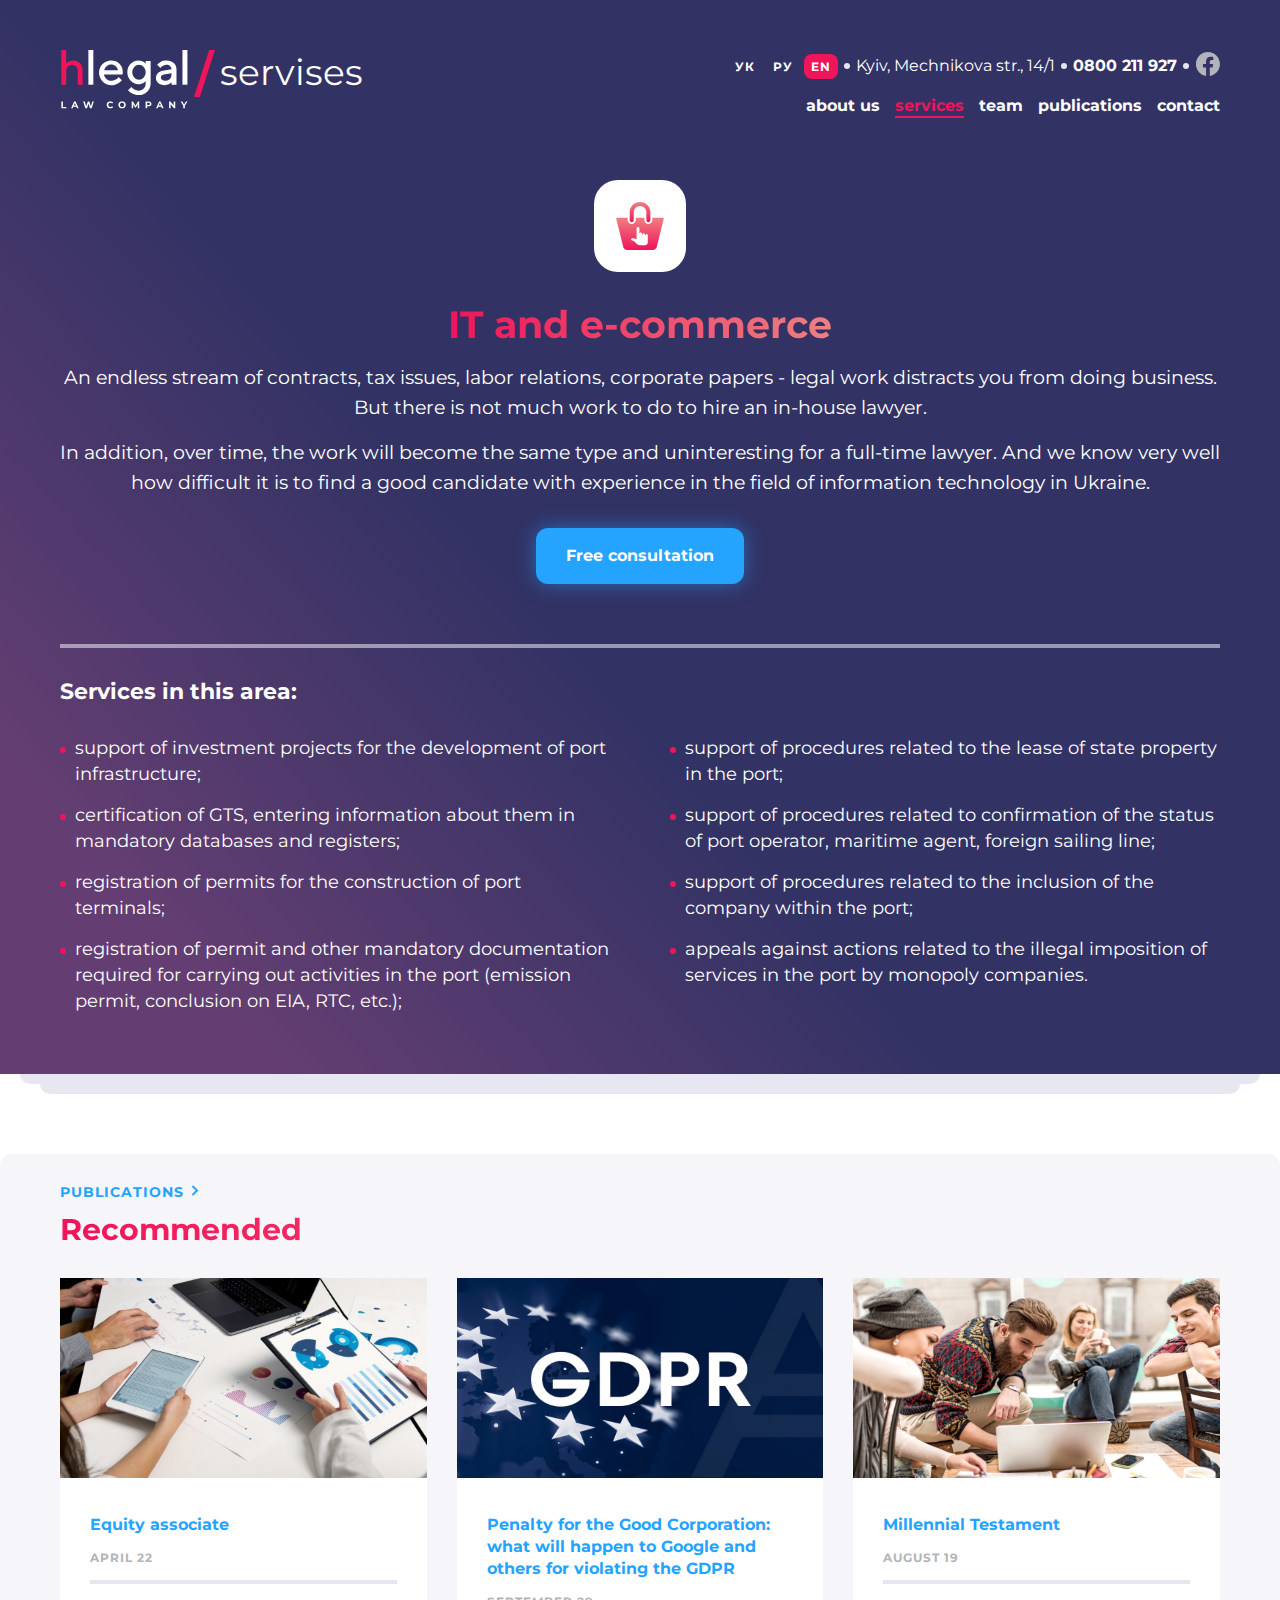
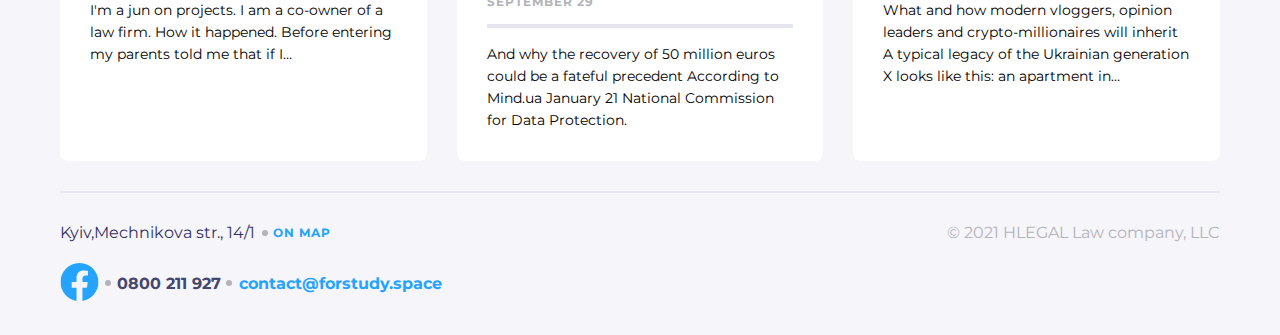
==== commit aeada488: "header white done" ====
--- a/app/it-and-e-commerce.html
+++ b/app/it-and-e-commerce.html
@@ -91,7 +91,7 @@
                <li><a class="menu__item" href="#">about us</a></li>
                <li><a class="menu__item active" href="services.html">services</a></li>
                <li><a class="menu__item" href="#">team</a></li>
-               <li><a class="menu__item" href="#">publications</a></li>
+               <li><a class="menu__item" href="publications.html">publications</a></li>
                <li><a class="menu__item" href="#">contact</a></li>
             </ul>
          </div>
--- a/app/css/style.css
+++ b/app/css/style.css
@@ -648,11 +648,32 @@
           box-shadow: 0 6px 0 0 #FFFFFF, 0 12px 0 0 #FFFFFF;
 }
 
+.menu__btn.menu__btn-white::after {
+  content: '';
+  width: 18px;
+  height: 2px;
+  background-color: #323264;
+  position: absolute;
+  top: 10px;
+  left: 7px;
+  -webkit-box-shadow: 0 6px 0 0 #323264, 0 12px 0 0 #323264;
+          box-shadow: 0 6px 0 0 #323264, 0 12px 0 0 #323264;
+}
+
+.menu__btn.menu__btn-white:hover {
+  opacity: 0.7;
+}
+
+.menu__btn.menu__btn-white:active {
+  background: #E6E6F0;
+  border-radius: 8px;
+}
+
 .menu__btn:hover {
   opacity: 0.7;
 }
 
-.menu__btn:focus {
+.menu__btn:active {
   background: #E6E6F0;
   border-radius: 8px;
 }
@@ -672,6 +693,14 @@
 
 .menu__item.active {
   border-color: #F0145A;
+}
+
+.menu__item-white {
+  color: #24A3FF;
+}
+
+.menu__item-white:hover {
+  border-color: #24A3FF;
 }
 
 @media screen and (min-width: 767px) {
@@ -690,7 +719,7 @@
   }
   .menu__item {
     display: block;
-    margin-left: 15px;
+    margin-right: 15px;
   }
 }
 
@@ -711,6 +740,7 @@
   }
   .menu__item {
     padding-right: 0;
+    margin-left: 15px;
   }
 }
 
@@ -1682,4 +1712,38 @@
   border-radius: 12px 12px 0px 0px;
 }
 
+.header-white__top {
+  background: #F5F5FA;
+}
+
+.header-white__lang-item {
+  color: #B3B3BA;
+}
+
+.header-white__lang-item:hover {
+  background: #F5F5FA;
+}
+
+.header-white__lang-item.en-red {
+  color: #FFFFFF;
+}
+
+.header-white__tel {
+  color: #B3B3BA;
+}
+
+.header-white__address-link {
+  color: #B3B3BA;
+}
+
+.header-white__near-logo {
+  color: #323264;
+}
+
+@media screen and (min-width: 767px) {
+  .header-white__top {
+    background: transparent;
+  }
+}
+
 /*# sourceMappingURL=style.css.map */
